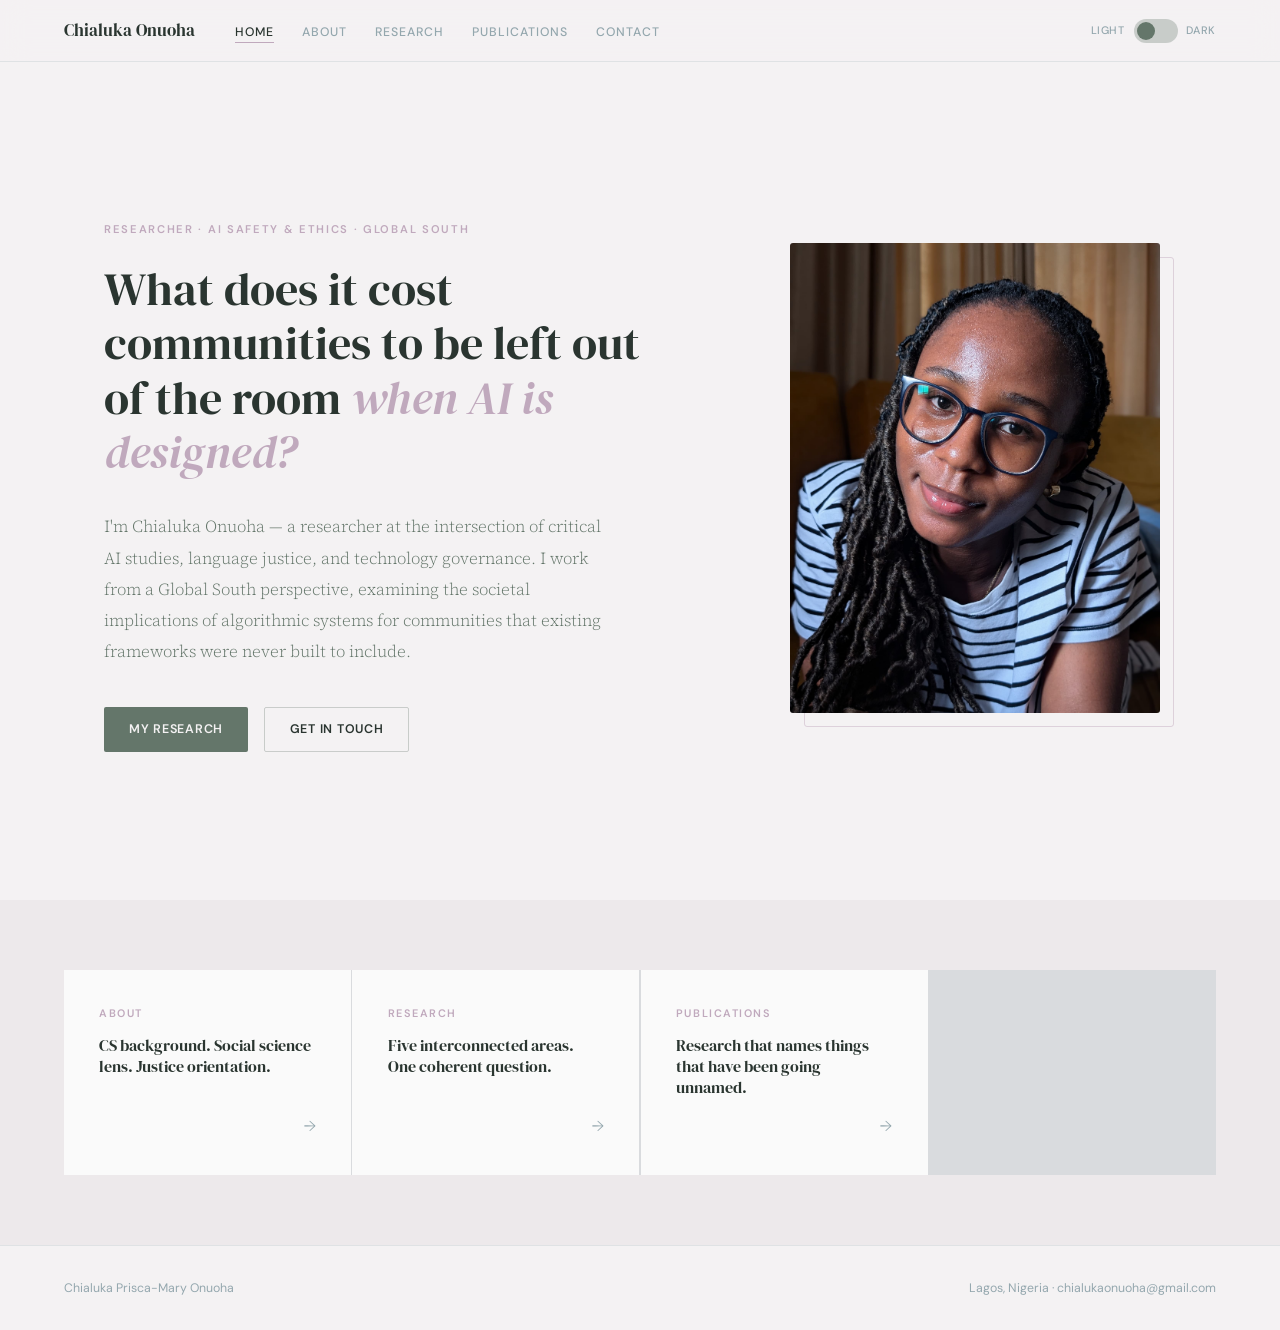
==== index.html @ 41cea8c2 "Initial commit - V1" ====
<!DOCTYPE html>
<html lang="en" data-theme="light">
<head>
  <meta charset="UTF-8" />
  <meta name="viewport" content="width=device-width, initial-scale=1.0" />
  <title>Chialuka Onuoha — Researcher</title>
  <link rel="preconnect" href="https://fonts.googleapis.com" />
  <link rel="preconnect" href="https://fonts.gstatic.com" crossorigin />
  <link href="https://fonts.googleapis.com/css2?family=DM+Serif+Display:ital@0;1&family=Source+Serif+4:ital,opsz,wght@0,8..60,300;0,8..60,400;1,8..60,300;1,8..60,400&family=DM+Sans:wght@300;400;500;600&display=swap" rel="stylesheet" />
  <link rel="stylesheet" href="styles.css" />
</head>
<body>

<nav>
  <div class="nav-left">
    <a href="index.html" class="nav-name">Chialuka Onuoha</a>
    <ul class="nav-links">
      <li><a href="index.html" class="active">Home</a></li>
      <li><a href="about.html">About</a></li>
      <li><a href="research.html">Research</a></li>
      <li><a href="publications.html">Publications</a></li>
      <!-- <li><a href="news.html">News</a></li> -->
      <li><a href="contact.html">Contact</a></li>
    </ul>
  </div>
  <div class="toggle-wrap">
    <span class="toggle-label-text">Light</span>
    <button class="theme-toggle" id="themeToggle" aria-label="Toggle dark mode"></button>
    <span class="toggle-label-text">Dark</span>
  </div>
</nav>

<div class="page">

  <!-- HERO -->
  <div class="hero">
    <div class="hero-text">
      <p class="hero-eyebrow">Researcher · AI Safety & Ethics · Global South</p>
      <h1 class="hero-question">
        What does it cost communities to be left out of the room <em>when AI is designed?</em>
      </h1>
      <p class="hero-bio">
        I'm Chialuka Onuoha — a researcher at the intersection of critical AI studies, language justice, and technology governance. I work from a Global South perspective, examining the societal implications of algorithmic systems for communities that existing frameworks were never built to include.
      </p>
      <div class="hero-links">
        <a href="research.html" class="btn btn-primary">My Research</a>
        <a href="contact.html" class="btn btn-outline">Get in Touch</a>
      </div>
    </div>
    <div class="hero-image">
      <div class="hero-image-wrap">
        <img src="photo2.jpg" alt="Chialuka Onuoha" onerror="this.src='photo.jpg'" />
        <!-- <img src="photo.jpg" alt="Chialuka Onuoha" /> -->
      </div>
    </div>
  </div>

  <!-- QUICK LINKS -->
  <div class="home-cards-section">
    <div class="home-cards">
      <a href="about.html" class="home-card">
        <span class="home-card-label">About</span>
        <h3 class="home-card-title">CS background. Social science lens. Justice orientation.</h3>
        <span class="home-card-arrow">→</span>
      </a>
      <a href="research.html" class="home-card">
        <span class="home-card-label">Research</span>
        <h3 class="home-card-title">Five interconnected areas. One coherent question.</h3>
        <span class="home-card-arrow">→</span>
      </a>
      <a href="publications.html" class="home-card">
        <span class="home-card-label">Publications</span>
        <h3 class="home-card-title">Research that names things that have been going unnamed.</h3>
        <span class="home-card-arrow">→</span>
      </a>
      <!-- <a href="news.html" class="home-card">
        <span class="home-card-label">News</span>
        <h3 class="home-card-title">What I'm working on and where I'm showing up.</h3>
        <span class="home-card-arrow">→</span>
      </a> -->
    </div>
  </div>

</div>

<footer>
  <span>Chialuka Prisca-Mary Onuoha</span>
  <span>Lagos, Nigeria · <a href="mailto:chialukaonuoha@gmail.com">chialukaonuoha@gmail.com</a></span>
</footer>

<script src="theme.js"></script>
</body>
</html>
---- styles.css ----
/* ═══════════════════════════════════════════
   GLOBAL STYLES — chialuka-site/styles.css
   Palette: #F4F2F3 / #C0A9BD / #94A7AE / #64766A
═══════════════════════════════════════════ */

*, *::before, *::after { box-sizing: border-box; margin: 0; padding: 0; }

/* ── LIGHT ── */
:root,
[data-theme="light"] {
  --bg:            #F4F2F3;
  --bg-surface:    #EDE9EB;
  --bg-card:       #FAFAFA;
  --text:          #2A3530;
  --text-soft:     #64766A;
  --text-muted:    #94A7AE;
  --accent:        #64766A;
  --accent-warm:   #C0A9BD;
  --border:        rgba(148,167,174,0.22);
  --border-strong: rgba(100,118,106,0.30);
  --nav-bg:        rgba(244,242,243,0.93);
  --dark-card-bg:  #2A3530;
  --dark-card-text:#F4F2F3;
  --dark-card-muted:rgba(244,242,243,0.45);
}

/* ── DARK ── */
[data-theme="dark"] {
  --bg:            #1C2420;
  --bg-surface:    #222C27;
  --bg-card:       #263029;
  --text:          #F4F2F3;
  --text-soft:     #D6CDD4;
  --text-muted:    #94A7AE;
  --accent:        #C0A9BD;
  --accent-warm:   #94A7AE;
  --border:        rgba(148,167,174,0.15);
  --border-strong: rgba(192,169,189,0.28);
  --nav-bg:        rgba(28,36,32,0.94);
  --dark-card-bg:  #111916;
  --dark-card-text:#F4F2F3;
  --dark-card-muted:rgba(244,242,243,0.4);
}

html { scroll-behavior: smooth; }

body {
  background: var(--bg);
  color: var(--text);
  font-family: 'Source Serif 4', serif;
  font-size: 16px;
  line-height: 1.65;
  -webkit-font-smoothing: antialiased;
  transition: background 0.4s ease, color 0.4s ease;
  min-height: 100vh;
}

/* ══════════════════════════════
   NAV
══════════════════════════════ */
nav {
  position: fixed;
  top: 0; left: 0; right: 0;
  z-index: 100;
  background: var(--nav-bg);
  backdrop-filter: blur(14px);
  -webkit-backdrop-filter: blur(14px);
  border-bottom: 1px solid var(--border);
  display: flex;
  align-items: center;
  justify-content: space-between;
  padding: 0 5vw;
  height: 62px;
  transition: background 0.4s ease, border-color 0.4s ease;
}

.nav-left { display: flex; align-items: center; gap: 2.5rem; }

.nav-name {
  font-family: 'DM Serif Display', serif;
  font-size: 1.05rem;
  color: var(--text);
  text-decoration: none;
  white-space: nowrap;
}

.nav-links { display: flex; gap: 1.75rem; list-style: none; }

.nav-links a {
  font-family: 'DM Sans', sans-serif;
  font-size: 0.77rem;
  font-weight: 500;
  letter-spacing: 0.08em;
  text-transform: uppercase;
  color: var(--text-muted);
  text-decoration: none;
  transition: color 0.2s;
  padding-bottom: 2px;
  border-bottom: 1.5px solid transparent;
  transition: color 0.2s, border-color 0.2s;
}

.nav-links a:hover { color: var(--text); }
.nav-links a.active { color: var(--text); border-bottom-color: var(--accent-warm); }

/* toggle */
.toggle-wrap { display: flex; align-items: center; gap: 0.55rem; }

.toggle-label-text {
  font-family: 'DM Sans', sans-serif;
  font-size: 0.68rem;
  font-weight: 500;
  letter-spacing: 0.06em;
  color: var(--text-muted);
  text-transform: uppercase;
  user-select: none;
}

.theme-toggle {
  width: 44px; height: 24px;
  border-radius: 12px;
  background: var(--border-strong);
  border: none;
  cursor: pointer;
  position: relative;
  transition: background 0.35s;
  flex-shrink: 0;
}

.theme-toggle::after {
  content: '';
  position: absolute;
  top: 3px; left: 3px;
  width: 18px; height: 18px;
  border-radius: 50%;
  background: var(--accent);
  transition: transform 0.3s, background 0.35s;
}

[data-theme="dark"] .theme-toggle::after { transform: translateX(20px); }

/* ══════════════════════════════
   PAGE WRAPPER
══════════════════════════════ */
.page {
  padding-top: 62px;
  min-height: 100vh;
}

/* ══════════════════════════════
   SHARED TYPOGRAPHY
══════════════════════════════ */
.section-label {
  font-family: 'DM Sans', sans-serif;
  font-size: 0.68rem;
  font-weight: 600;
  letter-spacing: 0.18em;
  text-transform: uppercase;
  color: var(--accent-warm);
  margin-bottom: 1rem;
}

.section-title {
  font-family: 'DM Serif Display', serif;
  font-size: clamp(1.5rem, 2.6vw, 2.2rem);
  font-weight: 400;
  line-height: 1.22;
  color: var(--text);
  margin-bottom: 3.5rem;
  max-width: 640px;
}

.section-inner {
  max-width: 1200px;
  margin: 0 auto;
  padding: 80px 5vw;
}

.section-inner.wide { max-width: 1320px; }

/* ══════════════════════════════
   BUTTONS
══════════════════════════════ */
.btn {
  display: inline-flex;
  align-items: center;
  padding: 0.72rem 1.55rem;
  font-family: 'DM Sans', sans-serif;
  font-size: 0.78rem;
  font-weight: 600;
  letter-spacing: 0.06em;
  text-transform: uppercase;
  text-decoration: none;
  border-radius: 2px;
  transition: all 0.22s;
  cursor: pointer;
  border: none;
  white-space: nowrap;
}

.btn-primary { background: var(--accent); color: var(--bg); }
.btn-primary:hover { opacity: 0.82; }

.btn-outline {
  background: transparent;
  color: var(--text);
  border: 1.5px solid var(--border-strong);
}
.btn-outline:hover { background: var(--text); color: var(--bg); border-color: var(--text); }

/* ══════════════════════════════
   TAGS
══════════════════════════════ */
.tag {
  display: inline-block;
  padding: 0.3rem 0.8rem;
  font-family: 'DM Sans', sans-serif;
  font-size: 0.71rem;
  font-weight: 500;
  letter-spacing: 0.04em;
  border: 1px solid var(--border-strong);
  border-radius: 2px;
  color: var(--text-soft);
}

/* ══════════════════════════════
   FOOTER
══════════════════════════════ */
footer {
  padding: 2rem 5vw;
  border-top: 1px solid var(--border);
  display: flex;
  justify-content: space-between;
  align-items: center;
  font-family: 'DM Sans', sans-serif;
  font-size: 0.77rem;
  color: var(--text-muted);
}

footer a { color: inherit; text-decoration: none; transition: color 0.2s; }
footer a:hover { color: var(--accent-warm); }

/* ══════════════════════════════
   RESPONSIVE
══════════════════════════════ */
@media (max-width: 768px) {
  .nav-links { display: none; }
  footer { flex-direction: column; gap: 0.5rem; text-align: center; }
}

@media (prefers-reduced-motion: reduce) {
  * { transition: none !important; scroll-behavior: auto !important; }
}

/* ══════════════════════════════
   HOME PAGE
══════════════════════════════ */
.hero {
  min-height: calc(100vh - 62px);
  padding: 80px 5vw 70px;
  display: grid;
  grid-template-columns: 1.15fr 0.85fr;
  gap: 5rem;
  align-items: center;
  max-width: 1200px;
  margin: 0 auto;
}

.hero-eyebrow {
  font-family: 'DM Sans', sans-serif;
  font-size: 0.7rem;
  font-weight: 600;
  letter-spacing: 0.15em;
  text-transform: uppercase;
  color: var(--accent-warm);
  margin-bottom: 1.5rem;
}

.hero-question {
  font-family: 'DM Serif Display', serif;
  font-size: clamp(2rem, 3.6vw, 3rem);
  font-weight: 400;
  line-height: 1.18;
  color: var(--text);
  margin-bottom: 2rem;
}

.hero-question em { font-style: italic; color: var(--accent-warm); }

.hero-bio {
  font-size: 1.05rem;
  font-weight: 300;
  line-height: 1.85;
  color: var(--text-soft);
  max-width: 500px;
  margin-bottom: 2.5rem;
}

.hero-links { display: flex; gap: 1rem; flex-wrap: wrap; }

.hero-image {
  display: flex;
  justify-content: flex-end;
  align-items: center;
  /* extra right padding absorbs the ::before offset so it never shifts layout */
  padding-right: 16px;
  padding-bottom: 16px;
}

.hero-image-wrap {
  position: relative;
  /* fixed dimensions = no reflow, no shaking */
  width: 370px;
  height: 470px;
  flex-shrink: 0;
}

.hero-image-wrap::before {
  content: '';
  position: absolute;
  /* offset sits OUTSIDE the wrap — contained by the padding above */
  top: 14px; right: -14px; bottom: -14px; left: 14px;
  border: 1.5px solid var(--accent-warm);
  border-radius: 3px;
  opacity: 0.45;
  z-index: 0;
  pointer-events: none;
  transition: border-color 0.4s, opacity 0.4s;
}

.hero-image img {
  position: absolute;
  inset: 0;
  width: 100%;
  height: 100%;
  object-fit: cover;
  object-position: top center;
  border-radius: 3px;
  display: block;
  z-index: 1;
}

/* home section cards */
.home-cards-section {
  background: var(--bg-surface);
  padding: 70px 5vw;
  transition: background 0.4s ease;
}

.home-cards {
  max-width: 1200px;
  margin: 0 auto;
  display: grid;
  grid-template-columns: repeat(4, 1fr);
  gap: 1.5px;
  background: var(--border);
}

.home-card {
  background: var(--bg-card);
  padding: 2.2rem;
  text-decoration: none;
  display: flex;
  flex-direction: column;
  gap: 0.75rem;
  transition: background 0.2s;
}

.home-card:hover { background: var(--bg); }
.home-card:hover .home-card-arrow { color: var(--accent-warm); transform: translateX(4px); }

.home-card-label {
  font-family: 'DM Sans', sans-serif;
  font-size: 0.68rem;
  font-weight: 600;
  letter-spacing: 0.14em;
  text-transform: uppercase;
  color: var(--accent-warm);
}

.home-card-title {
  font-family: 'DM Serif Display', serif;
  font-size: 0.98rem;
  font-weight: 400;
  color: var(--text);
  line-height: 1.35;
  flex: 1;
}

.home-card-arrow {
  font-size: 1.1rem;
  color: var(--text-muted);
  transition: color 0.2s, transform 0.2s;
  align-self: flex-end;
}

/* ══════════════════════════════
   ABOUT PAGE
══════════════════════════════ */
.about-grid {
  display: grid;
  grid-template-columns: 1fr 1fr;
  gap: 5rem;
  align-items: start;
}

.about-text p {
  font-size: 1.05rem;
  font-weight: 300;
  line-height: 1.88;
  color: var(--text-soft);
  margin-bottom: 1.3rem;
}

.about-tags { display: flex; flex-wrap: wrap; gap: 0.5rem; margin-top: 2rem; }

.about-right { display: flex; flex-direction: column; gap: 2.5rem; }

.about-photo-wrap {
  width: 100%;
}

.about-photo-wrap img {
  width: 100%;
  max-height: 320px;
  object-fit: cover;
  object-position: top center;
  border-radius: 3px;
  display: block;
}

.about-affiliations {
  border-left: 2px solid var(--accent-warm);
  padding-left: 2rem;
}

.affil-item { margin-bottom: 2.2rem; }

.affil-role {
  font-family: 'DM Sans', sans-serif;
  font-size: 0.68rem;
  font-weight: 600;
  letter-spacing: 0.1em;
  text-transform: uppercase;
  color: var(--accent-warm);
  margin-bottom: 0.3rem;
}

.affil-org {
  font-family: 'DM Serif Display', serif;
  font-size: 1.02rem;
  color: var(--text);
  margin-bottom: 0.3rem;
  line-height: 1.3;
}

.affil-detail {
  font-size: 0.87rem;
  font-weight: 300;
  color: var(--text-muted);
  line-height: 1.65;
}

/* ══════════════════════════════
   RESEARCH PAGE
══════════════════════════════ */
.research-areas {
  display: grid;
  grid-template-columns: repeat(3, 1fr);
  gap: 1.5px;
  background: var(--border);
}

.research-card {
  background: var(--bg-card);
  padding: 2.5rem;
  transition: background 0.4s ease;
}

.research-card:hover .rc-title { color: var(--accent); }

.rc-num {
  font-family: 'DM Serif Display', serif;
  font-size: 1.4rem;
  font-style: italic;
  color: var(--accent-warm);
  opacity: 0.55;
  margin-bottom: 1rem;
  line-height: 1;
}

.rc-title {
  font-family: 'DM Serif Display', serif;
  font-size: 1.02rem;
  color: var(--text);
  margin-bottom: 0.75rem;
  line-height: 1.35;
  transition: color 0.2s;
}

.rc-desc {
  font-size: 0.87rem;
  font-weight: 300;
  color: var(--text-muted);
  line-height: 1.72;
}

.research-card-statement { background: var(--dark-card-bg); }
.research-card-statement .rc-num   { color: var(--accent-warm); opacity: 0.4; }
.research-card-statement .rc-title { color: var(--dark-card-text); }
.research-card-statement:hover .rc-title { color: var(--accent-warm); }
.research-card-statement .rc-desc  { color: var(--dark-card-muted); }

/* ══════════════════════════════
   PUBLICATIONS PAGE
══════════════════════════════ */
.pub-group-heading {
  font-family: 'DM Serif Display', serif;
  font-size: 1.1rem;
  color: var(--text);
  margin-bottom: 0;
  padding-bottom: 0.75rem;
  border-bottom: 2px solid var(--accent-warm);
  display: inline-block;
}

.pub-list { display: flex; flex-direction: column; }

.pub-item {
  padding: 2.2rem 0;
  border-bottom: 1px solid var(--border);
  display: grid;
  grid-template-columns: 110px 1fr;
  gap: 2rem;
  align-items: start;
}

.pub-item:first-child { border-top: 1px solid var(--border); }

.pub-status {
  display: inline-block;
  padding: 0.25rem 0.65rem;
  font-family: 'DM Sans', sans-serif;
  font-size: 0.6rem;
  font-weight: 700;
  letter-spacing: 0.1em;
  text-transform: uppercase;
  border-radius: 2px;
  white-space: nowrap;
  margin-top: 0.3rem;
}

.pub-status.published { background: rgba(100,118,106,0.13); color: var(--accent); }
.pub-status.review    { background: rgba(192,169,189,0.18); color: var(--accent-warm); }
.pub-status.progress  { background: var(--border); color: var(--text-muted); }

.pub-title {
  font-family: 'DM Serif Display', serif;
  font-size: 1.08rem;
  color: var(--text);
  line-height: 1.38;
  margin-bottom: 0.5rem;
}

.pub-authors {
  font-size: 0.85rem;
  font-weight: 300;
  color: var(--text-muted);
  margin-bottom: 0.35rem;
}

.pub-venue {
  font-family: 'DM Sans', sans-serif;
  font-size: 0.78rem;
  font-weight: 500;
  color: var(--accent);
}

.pres-list { display: flex; flex-direction: column; border-top: 1px solid var(--border); }

.pres-item {
  display: grid;
  grid-template-columns: 60px 1fr;
  gap: 2rem;
  padding: 1.75rem 0;
  border-bottom: 1px solid var(--border);
  align-items: start;
}

.pres-year {
  font-family: 'DM Sans', sans-serif;
  font-size: 0.8rem;
  font-weight: 600;
  color: var(--accent-warm);
  padding-top: 0.15rem;
}

.pres-title {
  font-family: 'Source Serif 4', serif;
  font-size: 0.95rem;
  color: var(--text);
  line-height: 1.4;
  margin-bottom: 0.3rem;
}

.pres-venue {
  font-size: 0.84rem;
  font-weight: 300;
  color: var(--text-muted);
}

/* ══════════════════════════════
   NEWS PAGE
══════════════════════════════ */
.news-grid {
  display: grid;
  grid-template-columns: repeat(auto-fill, minmax(310px, 1fr));
  gap: 1.25rem;
}

.news-card {
  background: var(--bg-card);
  border: 1px solid var(--border);
  border-radius: 3px;
  padding: 2rem;
  transition: border-color 0.22s, transform 0.22s, background 0.4s ease;
}

.news-card:hover { border-color: var(--accent-warm); transform: translateY(-2px); }

.news-tag {
  display: inline-block;
  font-family: 'DM Sans', sans-serif;
  font-size: 0.6rem;
  font-weight: 700;
  letter-spacing: 0.1em;
  text-transform: uppercase;
  padding: 0.2rem 0.6rem;
  border-radius: 2px;
  margin-bottom: 1rem;
}

.news-tag.new      { background: var(--accent); color: var(--bg); }
.news-tag.upcoming { background: rgba(192,169,189,0.18); color: var(--accent-warm); }
.news-tag.recent   { background: var(--border); color: var(--text-muted); }

.news-headline {
  font-family: 'DM Serif Display', serif;
  font-size: 1rem;
  color: var(--text);
  line-height: 1.38;
  margin-bottom: 0.75rem;
}

.news-detail {
  font-size: 0.87rem;
  font-weight: 300;
  color: var(--text-muted);
  line-height: 1.68;
}

.news-date {
  display: block;
  font-family: 'DM Sans', sans-serif;
  font-size: 0.7rem;
  font-weight: 600;
  letter-spacing: 0.07em;
  color: var(--text-muted);
  margin-top: 1.25rem;
  text-transform: uppercase;
}

/* ══════════════════════════════
   CONTACT PAGE
══════════════════════════════ */
.contact-grid {
  display: grid;
  grid-template-columns: 1fr 1fr;
  gap: 5rem;
  align-items: start;
  margin-bottom: 3rem;
}

.contact-text p {
  font-size: 1.05rem;
  font-weight: 300;
  color: var(--text-soft);
  line-height: 1.88;
  margin-bottom: 1.3rem;
}

.contact-links { display: flex; gap: 1rem; flex-wrap: wrap; margin-top: 2rem; }

.contact-details {
  display: flex;
  flex-direction: column;
  gap: 0;
  border-left: 2px solid var(--accent-warm);
  padding-left: 2rem;
}

.contact-detail-item {
  padding: 1.2rem 0;
  border-bottom: 1px solid var(--border);
  display: grid;
  grid-template-columns: 90px 1fr;
  gap: 1rem;
  align-items: start;
}

.contact-detail-item:first-child { padding-top: 0; }

.contact-detail-label {
  font-family: 'DM Sans', sans-serif;
  font-size: 0.68rem;
  font-weight: 600;
  letter-spacing: 0.1em;
  text-transform: uppercase;
  color: var(--text-muted);
  padding-top: 0.1rem;
}

.contact-detail-value {
  font-size: 0.92rem;
  font-weight: 300;
  color: var(--text);
  text-decoration: none;
  line-height: 1.5;
}

a.contact-detail-value:hover { color: var(--accent-warm); }

.ref-grid {
  display: grid;
  grid-template-columns: 1fr 1fr;
  gap: 1.5rem;
  margin-top: 1rem;
}

.ref-card {
  background: var(--bg-card);
  border: 1px solid var(--border);
  border-radius: 3px;
  padding: 1.75rem;
  transition: background 0.4s ease;
}

.ref-name {
  font-family: 'DM Serif Display', serif;
  font-size: 1.05rem;
  color: var(--text);
  margin-bottom: 0.3rem;
}

.ref-title {
  font-size: 0.84rem;
  font-weight: 300;
  color: var(--text-soft);
  line-height: 1.5;
  margin-bottom: 0.2rem;
}

.ref-org {
  font-size: 0.82rem;
  font-weight: 300;
  color: var(--text-muted);
  margin-bottom: 0.65rem;
}

.ref-email {
  font-family: 'DM Sans', sans-serif;
  font-size: 0.78rem;
  color: var(--accent);
  text-decoration: none;
}

.ref-email:hover { color: var(--accent-warm); }

/* ══════════════════════════════
   RESPONSIVE — PAGE-SPECIFIC
══════════════════════════════ */
@media (max-width: 960px) {
  .research-areas { grid-template-columns: 1fr 1fr; }
  .home-cards { grid-template-columns: 1fr 1fr; }
}

@media (max-width: 768px) {
  .hero { grid-template-columns: 1fr; padding-top: 40px; gap: 3rem; }
  .hero-image { order: -1; justify-content: center; padding-right: 0; padding-bottom: 0; }
  .hero-image-wrap { width: 100%; height: 300px; }
  .hero-image-wrap::before { display: none; }
  .about-grid { grid-template-columns: 1fr; gap: 3rem; }
  .research-areas { grid-template-columns: 1fr; }
  .pub-item { grid-template-columns: 1fr; gap: 0.6rem; }
  .contact-grid { grid-template-columns: 1fr; gap: 3rem; }
  .ref-grid { grid-template-columns: 1fr; }
  .home-cards { grid-template-columns: 1fr 1fr; }
  .pres-item { grid-template-columns: 50px 1fr; gap: 1rem; }
}

@media (max-width: 480px) {
  .home-cards { grid-template-columns: 1fr; }
}
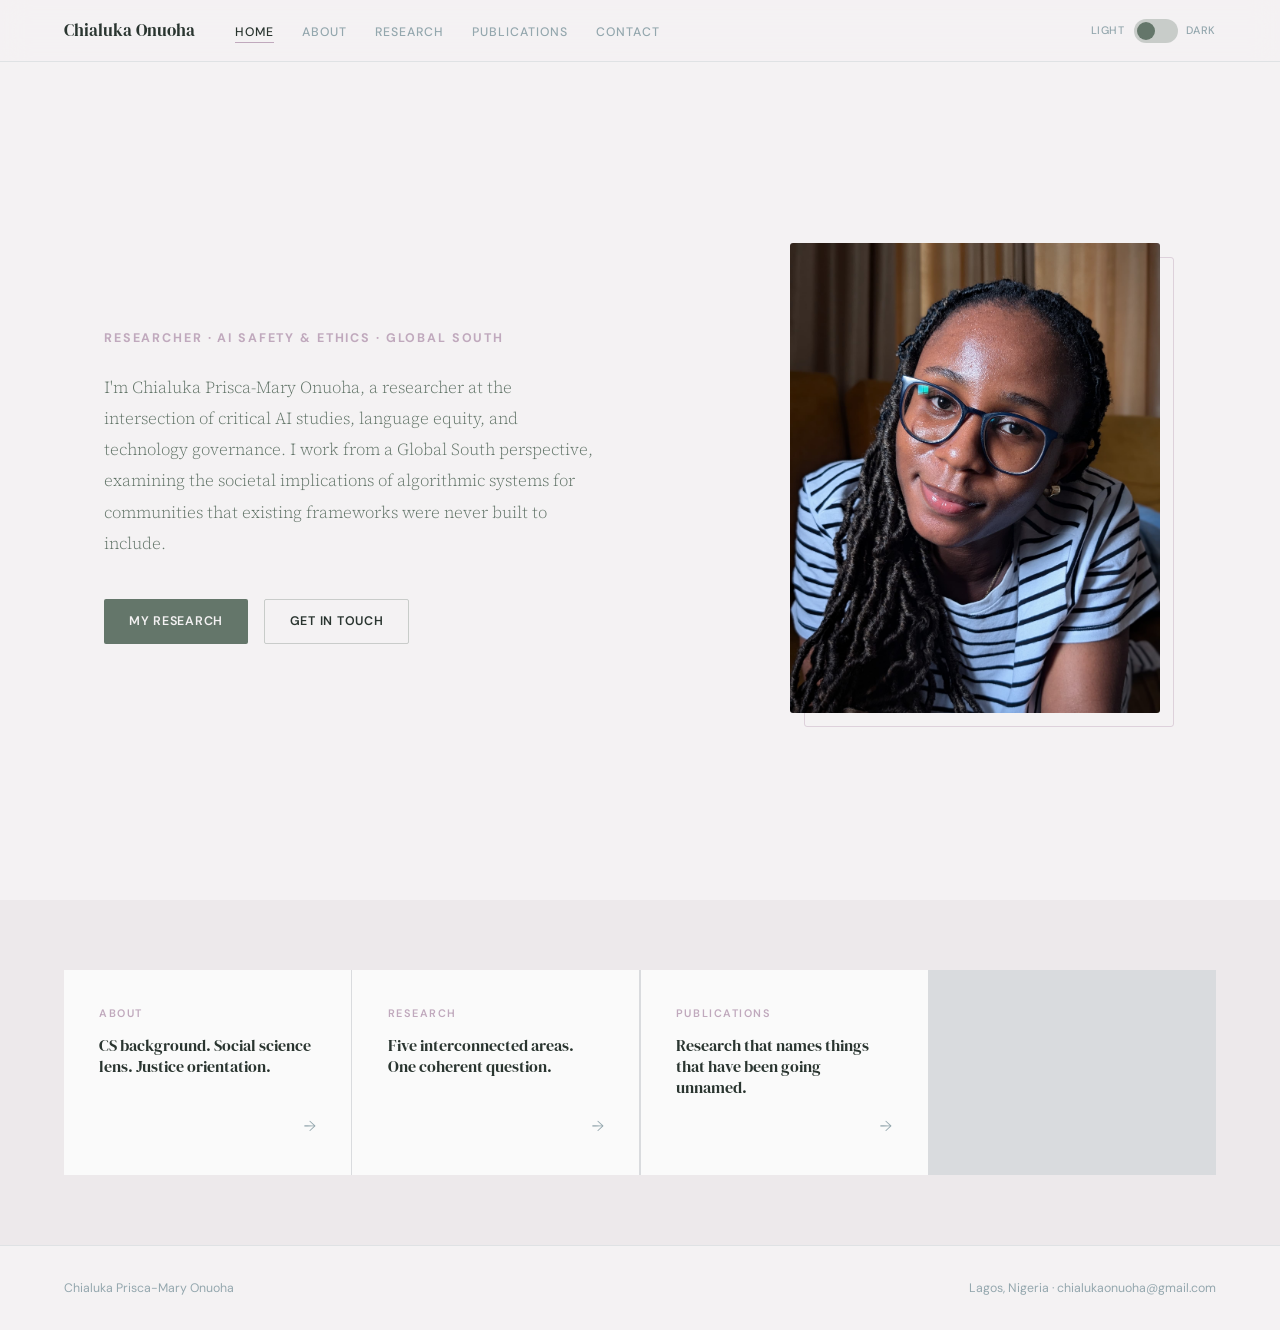
==== commit 77615d2c: "Updated the Index and style files" ====
--- a/index.html
+++ b/index.html
@@ -36,11 +36,11 @@
   <div class="hero">
     <div class="hero-text">
       <p class="hero-eyebrow">Researcher · AI Safety & Ethics · Global South</p>
-      <h1 class="hero-question">
+      <!-- <h1 class="hero-question">
         What does it cost communities to be left out of the room <em>when AI is designed?</em>
-      </h1>
+      </h1> -->
       <p class="hero-bio">
-        I'm Chialuka Onuoha — a researcher at the intersection of critical AI studies, language justice, and technology governance. I work from a Global South perspective, examining the societal implications of algorithmic systems for communities that existing frameworks were never built to include.
+        I'm Chialuka Prisca-Mary Onuoha, a researcher at the intersection of critical AI studies, language equity, and technology governance. I work from a Global South perspective, examining the societal implications of algorithmic systems for communities that existing frameworks were never built to include.
       </p>
       <div class="hero-links">
         <a href="research.html" class="btn btn-primary">My Research</a>
--- a/styles.css
+++ b/styles.css
@@ -268,8 +268,8 @@
 
 .hero-eyebrow {
   font-family: 'DM Sans', sans-serif;
-  font-size: 0.7rem;
-  font-weight: 600;
+  font-size: 0.78rem;
+  font-weight: 700;
   letter-spacing: 0.15em;
   text-transform: uppercase;
   color: var(--accent-warm);
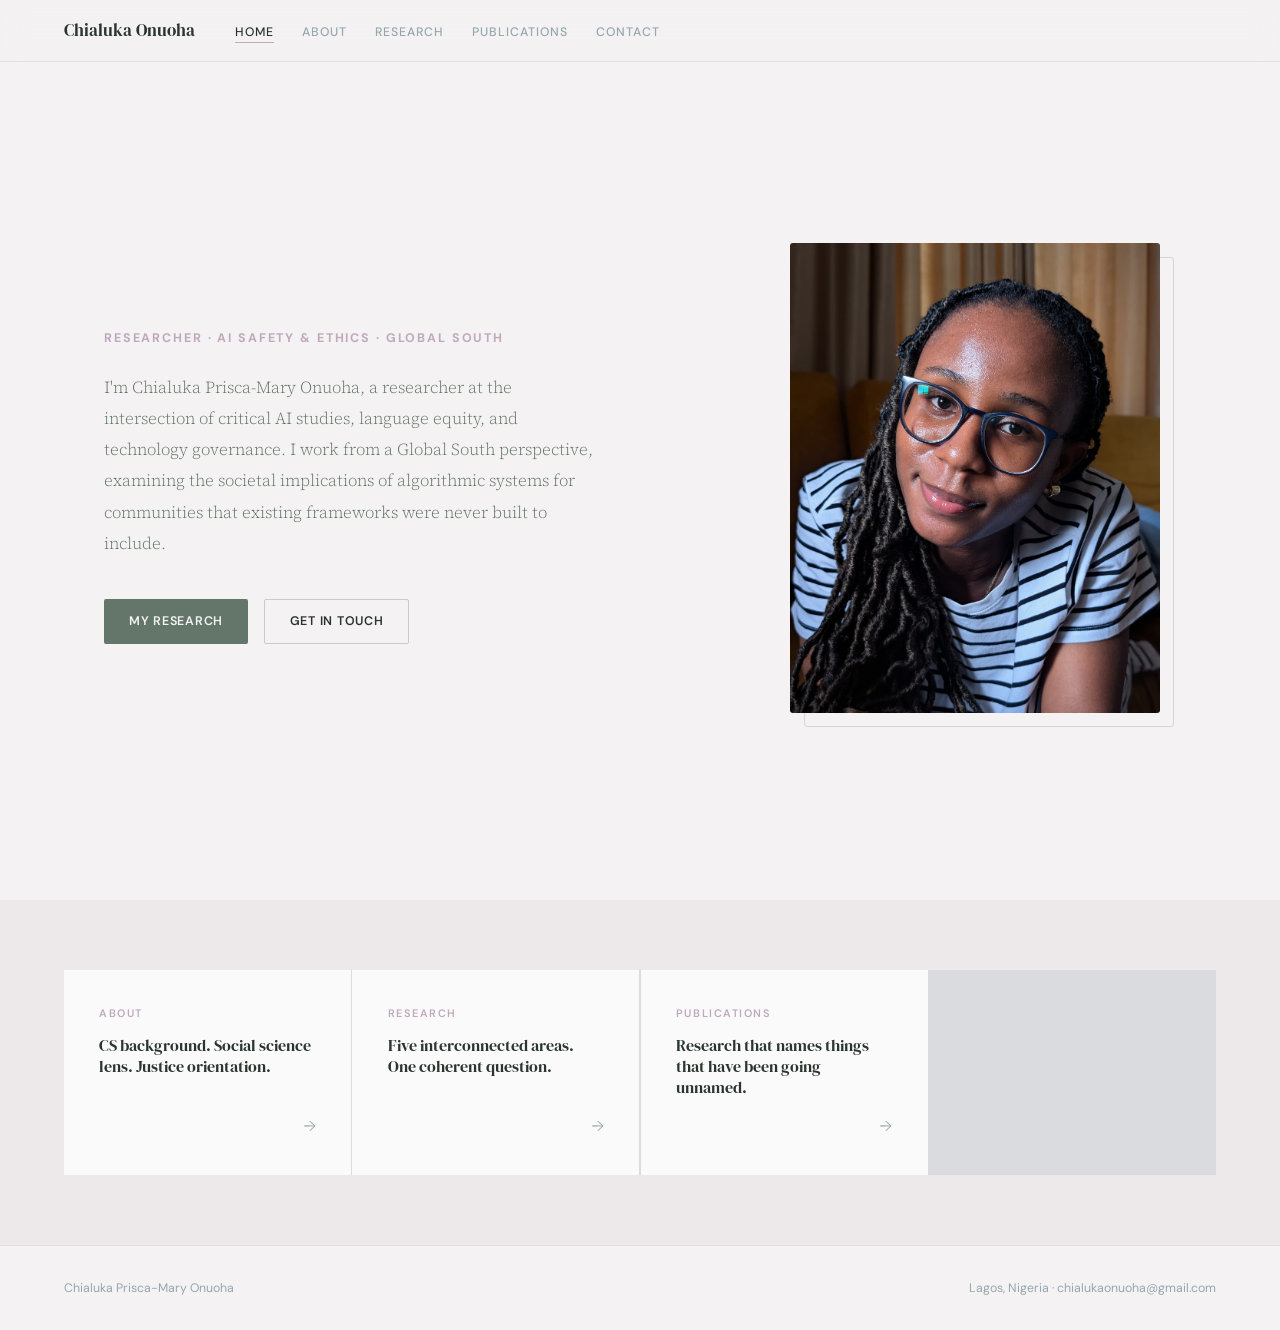
==== commit 5a34e6f5: "updated SEO" ====
--- a/index.html
+++ b/index.html
@@ -1,9 +1,55 @@
 <!DOCTYPE html>
 <html lang="en" data-theme="light">
 <head>
-  <meta charset="UTF-8" />
+<meta charset="UTF-8" />
   <meta name="viewport" content="width=device-width, initial-scale=1.0" />
-  <title>Chialuka Onuoha — Researcher</title>
+
+  <!-- Primary SEO -->
+  <title>Chialuka Onuoha | AI Researcher, Ethics & Global South</title>
+  <meta name="description" content="Chialuka Prisca-Mary Onuoha is a researcher working at the intersection of AI safety, language justice, and technology governance in the Global South. BASE Fellow, AIES 2026 Program Co-Chair." />
+  <meta name="keywords" content="Chialuka Onuoha, Chialuka Prisca-Mary Onuoha, AI researcher Nigeria, AI ethics Global South, language justice AI, BASE fellowship, AIES 2026, low-resource languages NLP, African AI governance" />
+  <meta name="author" content="Chialuka Prisca-Mary Onuoha" />
+  <meta name="robots" content="index, follow" />
+  <link rel="canonical" href="https://chialukaonuoha.netlify.app/" />
+
+  <!-- Open Graph (social sharing — LinkedIn, WhatsApp, Twitter previews) -->
+  <meta property="og:type" content="website" />
+  <meta property="og:url" content="https://chialukaonuoha.netlify.app/" />
+  <meta property="og:title" content="Chialuka Onuoha | AI Researcher, Ethics & Global South" />
+  <meta property="og:description" content="Researcher at the intersection of critical AI studies, language equity, and technology governance. BASE Fellow. AIES 2026 Program Co-Chair." />
+  <meta property="og:image" content="https://chialukaonuoha.netlify.app/photo.jpg" />
+  <meta property="og:site_name" content="Chialuka Onuoha" />
+  <meta property="og:locale" content="en_NG" />
+
+  <!-- Twitter / X card -->
+  <meta name="twitter:card" content="summary_large_image" />
+  <meta name="twitter:title" content="Chialuka Onuoha | AI Researcher, Ethics & Global South" />
+  <meta name="twitter:description" content="Researcher at the intersection of critical AI studies, language justice, and technology governance. BASE Fellow. AIES 2026 Program Co-Chair." />
+  <meta name="twitter:image" content="https://chialukaonuoha.netlify.app/photo.jpg" />
+
+  <!-- Structured data — tells Google exactly who you are -->
+  <script type="application/ld+json">
+  {
+    "@context": "https://schema.org",
+    "@type": "Person",
+    "name": "Chialuka Prisca-Mary Onuoha",
+    "alternateName": "Chialuka Onuoha",
+    "url": "https://chialukaonuoha.netlify.app/",
+    "image": "https://chialukaonuoha.netlify.app/photo.jpg",
+    "jobTitle": "AI Researcher",
+    "description": "Researcher working at the intersection of critical AI studies, language justice, and technology governance in the Global South.",
+    "email": "chialukaonuoha@gmail.com",
+    "nationality": "Nigerian",
+    "alumniOf": {
+      "@type": "CollegeOrUniversity",
+      "name": "University of Nigeria, Nsukka"
+    },
+    "knowsAbout": ["AI Safety", "AI Ethics", "Natural Language Processing", "Low-Resource Languages", "AI Governance", "Global South", "Igbo Language", "Computational Social Science"],
+    "sameAs": [
+      "https://linkedin.com/in/chialuka-prisca-mary-onuoha"
+    ]
+  }
+  </script>
   <link rel="preconnect" href="https://fonts.googleapis.com" />
   <link rel="preconnect" href="https://fonts.gstatic.com" crossorigin />
   <link href="https://fonts.googleapis.com/css2?family=DM+Serif+Display:ital@0;1&family=Source+Serif+4:ital,opsz,wght@0,8..60,300;0,8..60,400;1,8..60,300;1,8..60,400&family=DM+Sans:wght@300;400;500;600&display=swap" rel="stylesheet" />
@@ -23,11 +69,11 @@
       <li><a href="contact.html">Contact</a></li>
     </ul>
   </div>
-  <div class="toggle-wrap">
+  <!-- <div class="toggle-wrap">
     <span class="toggle-label-text">Light</span>
     <button class="theme-toggle" id="themeToggle" aria-label="Toggle dark mode"></button>
     <span class="toggle-label-text">Dark</span>
-  </div>
+  </div> -->
 </nav>
 
 <div class="page">
